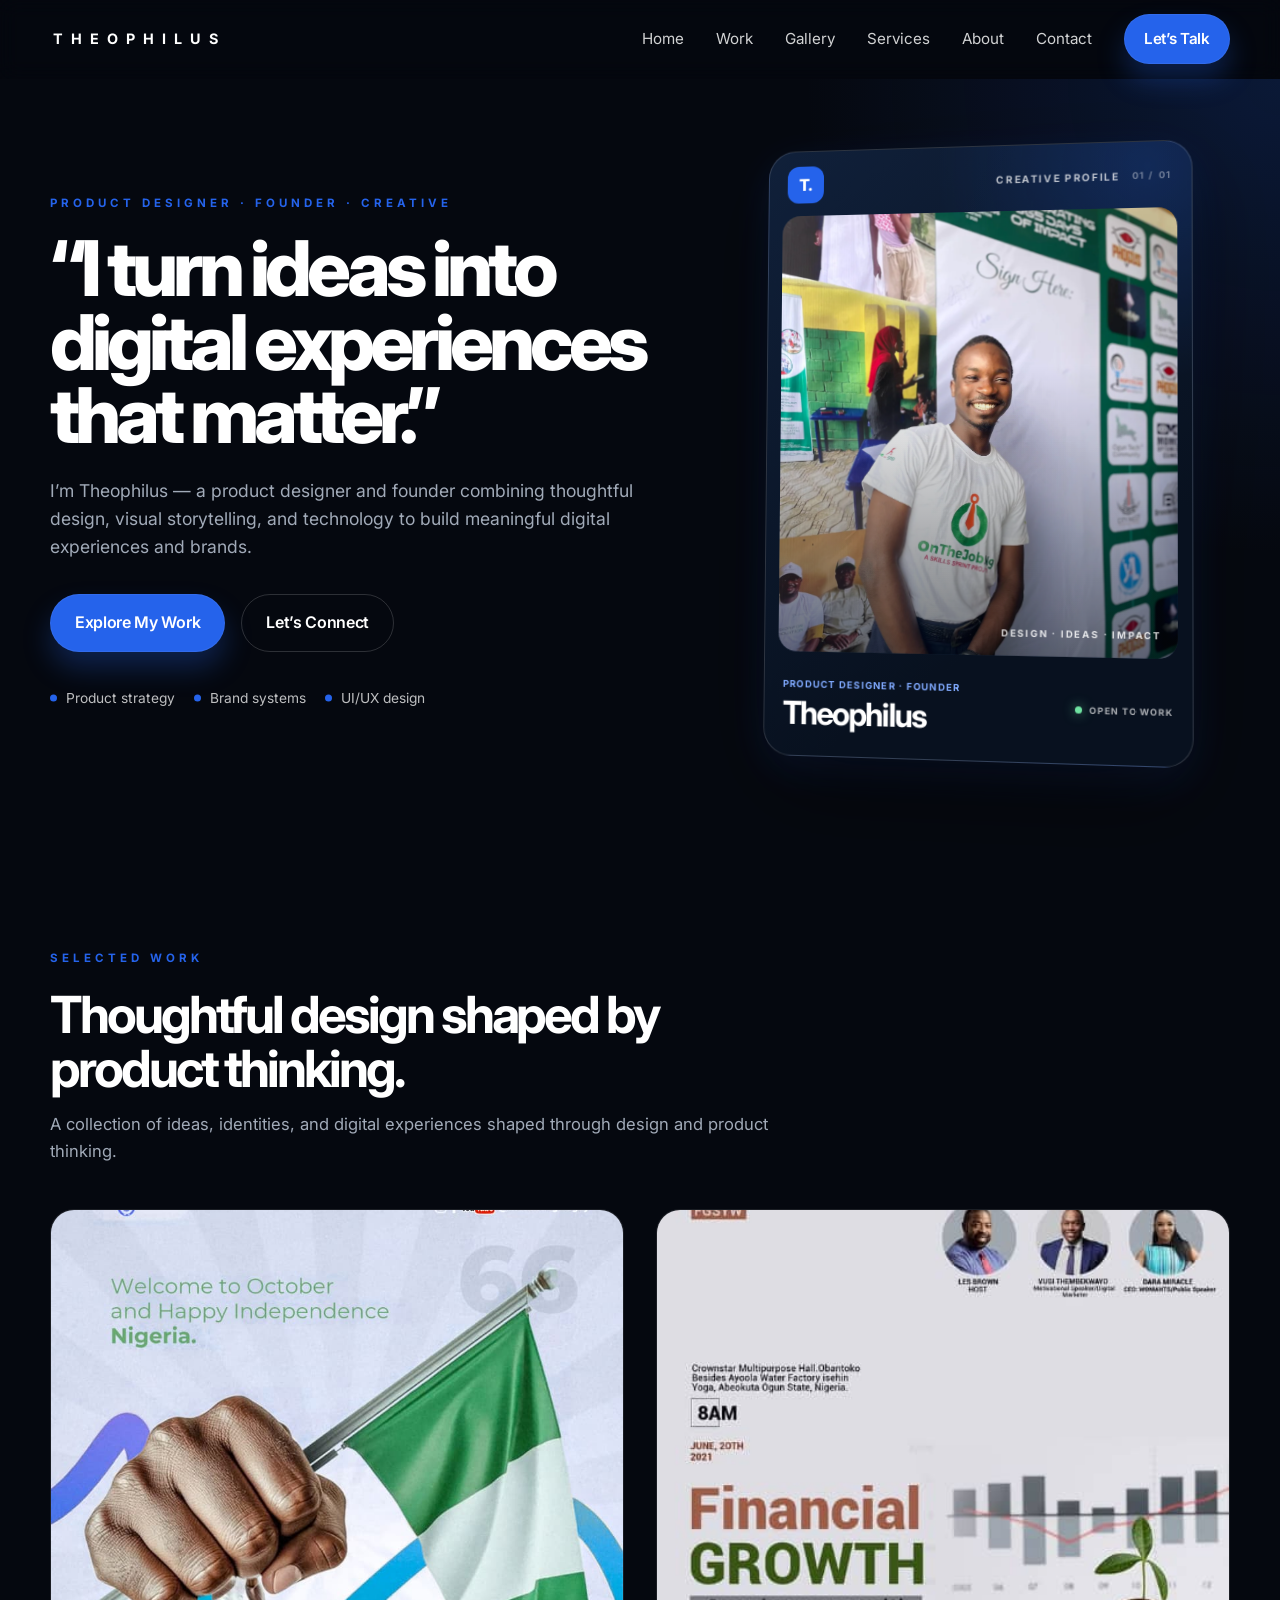
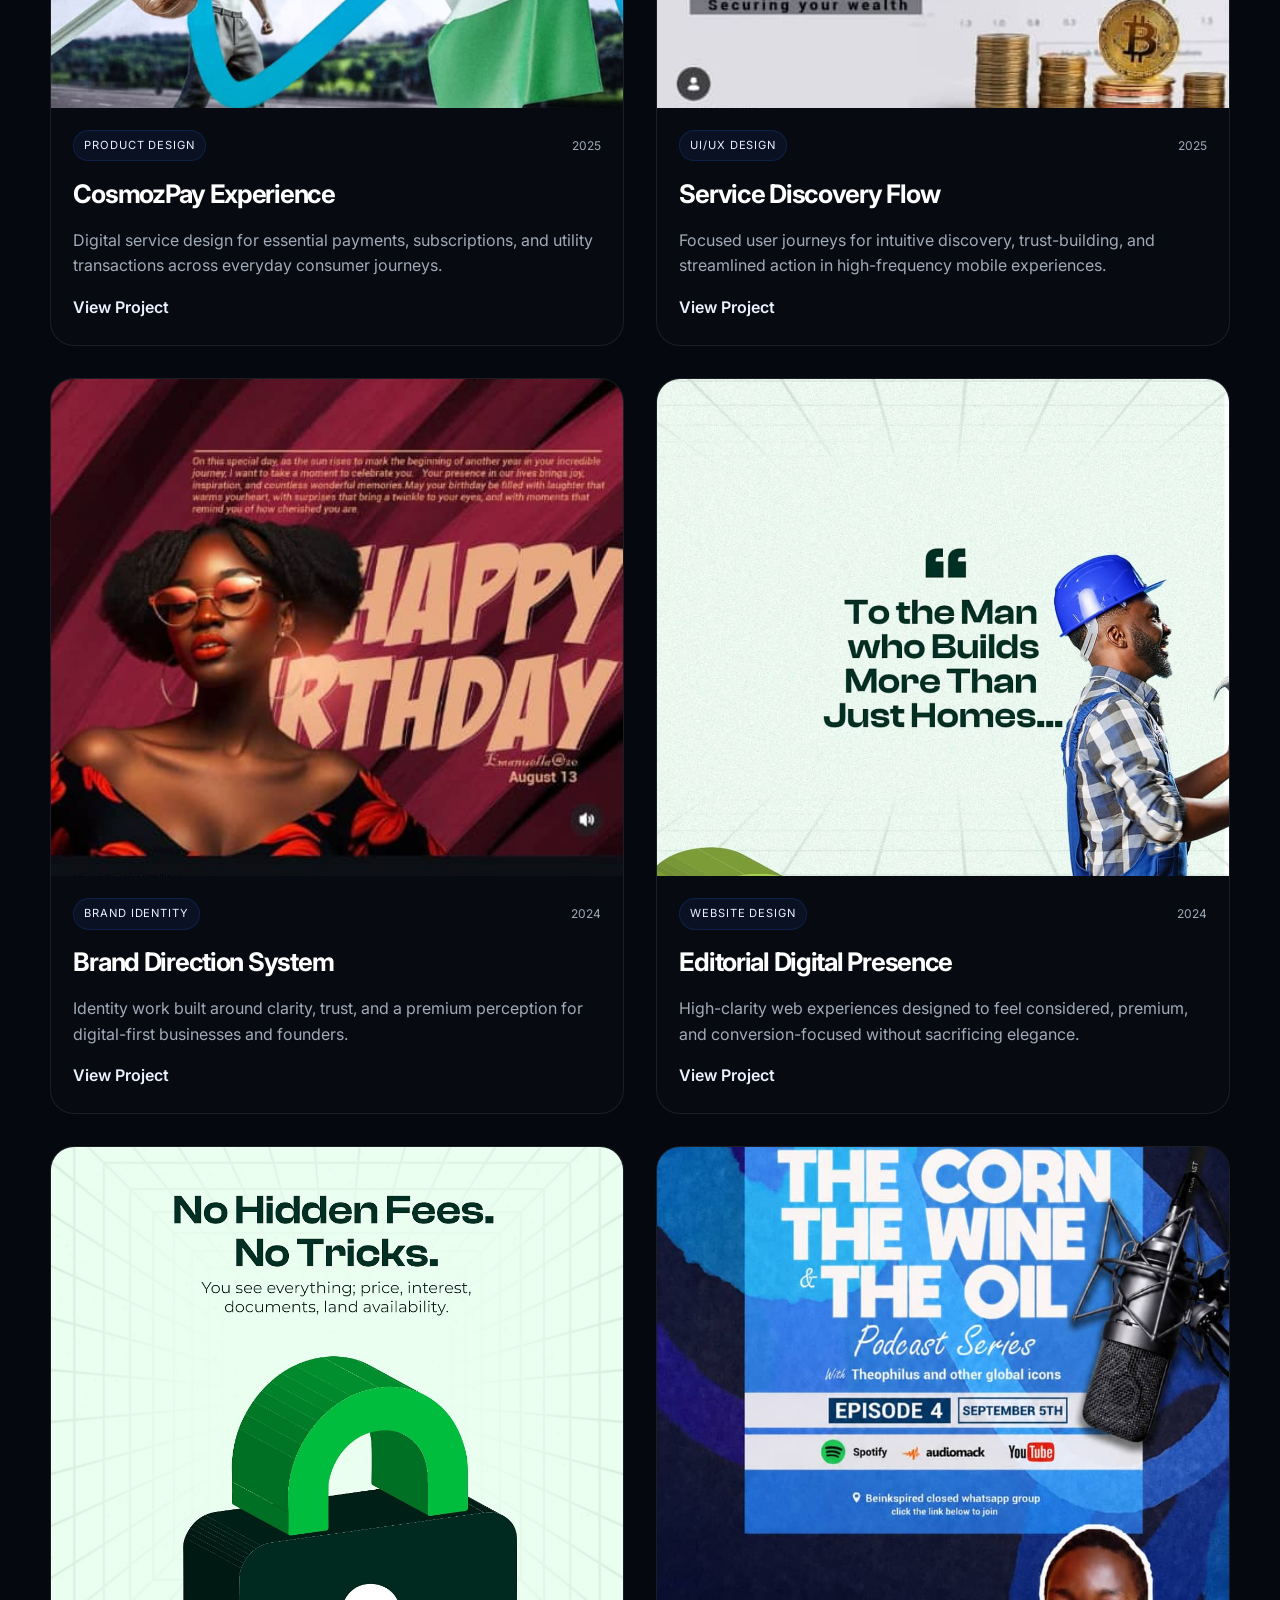
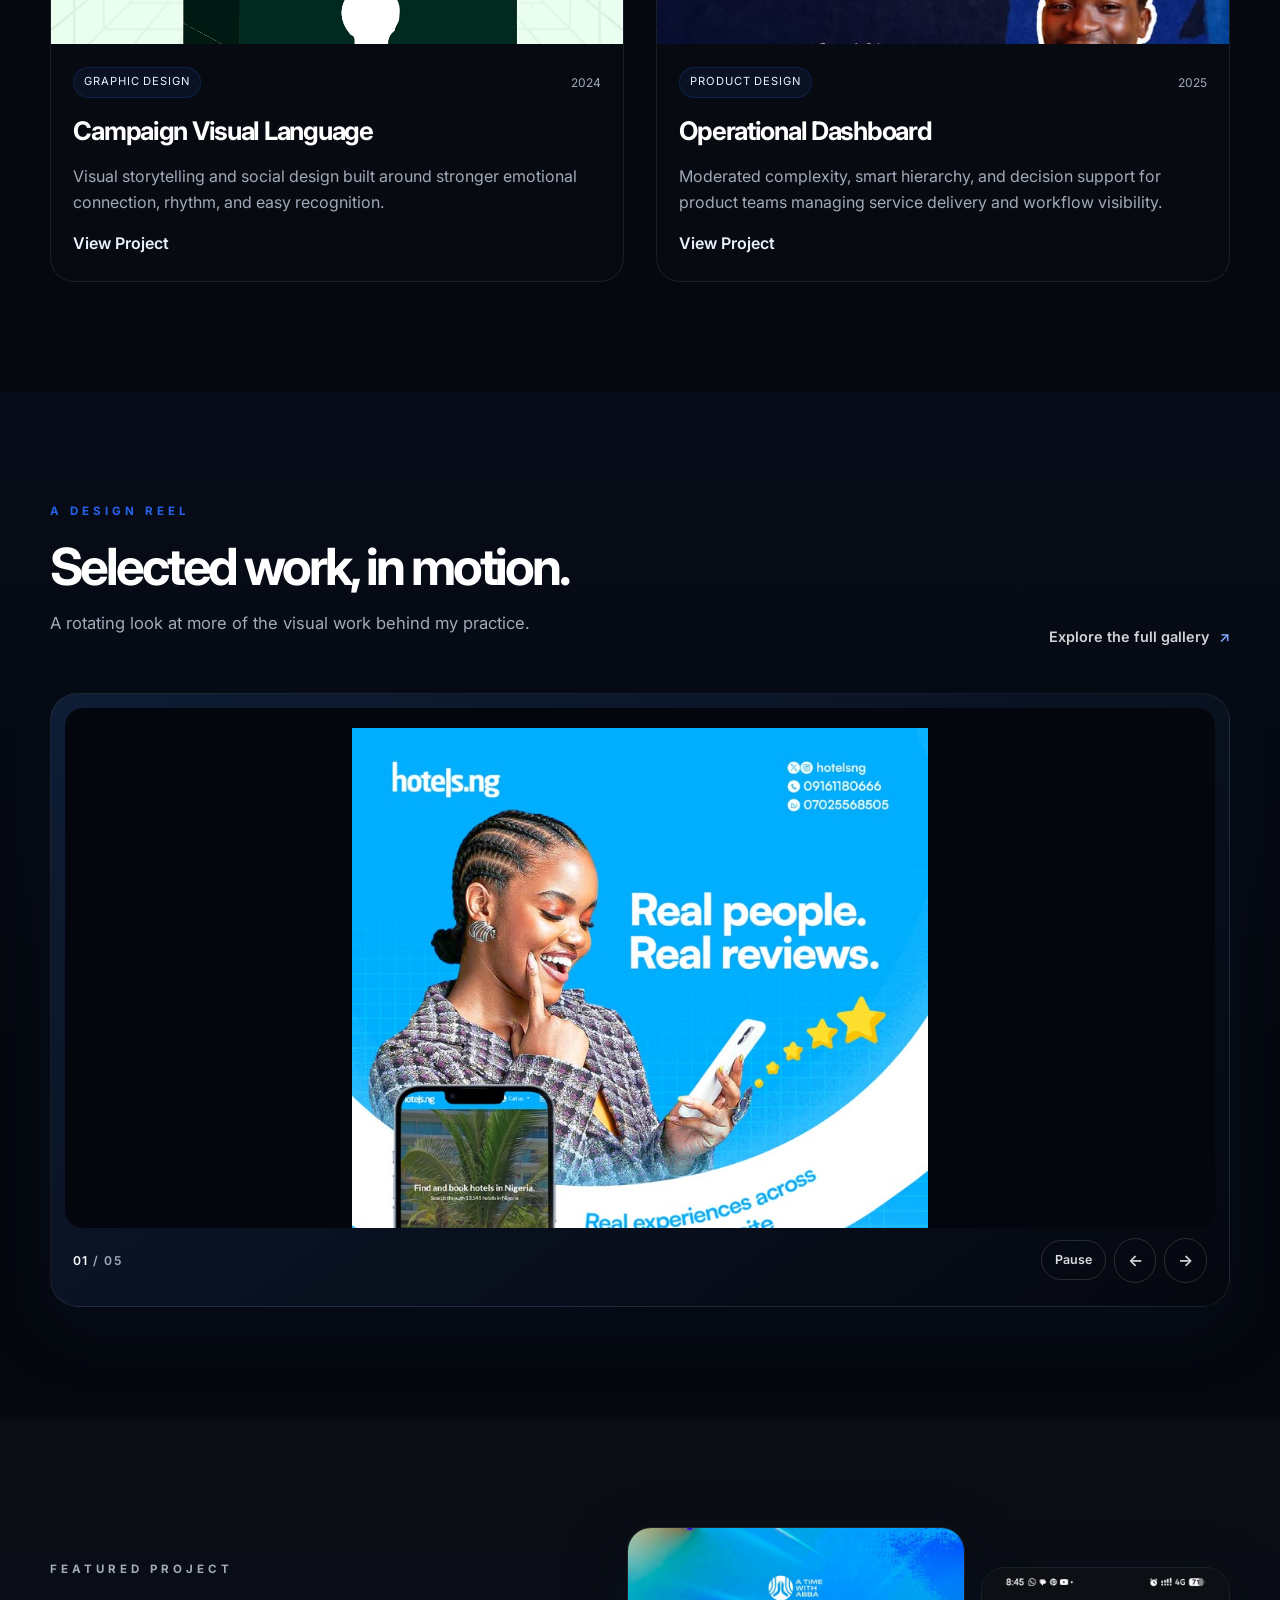
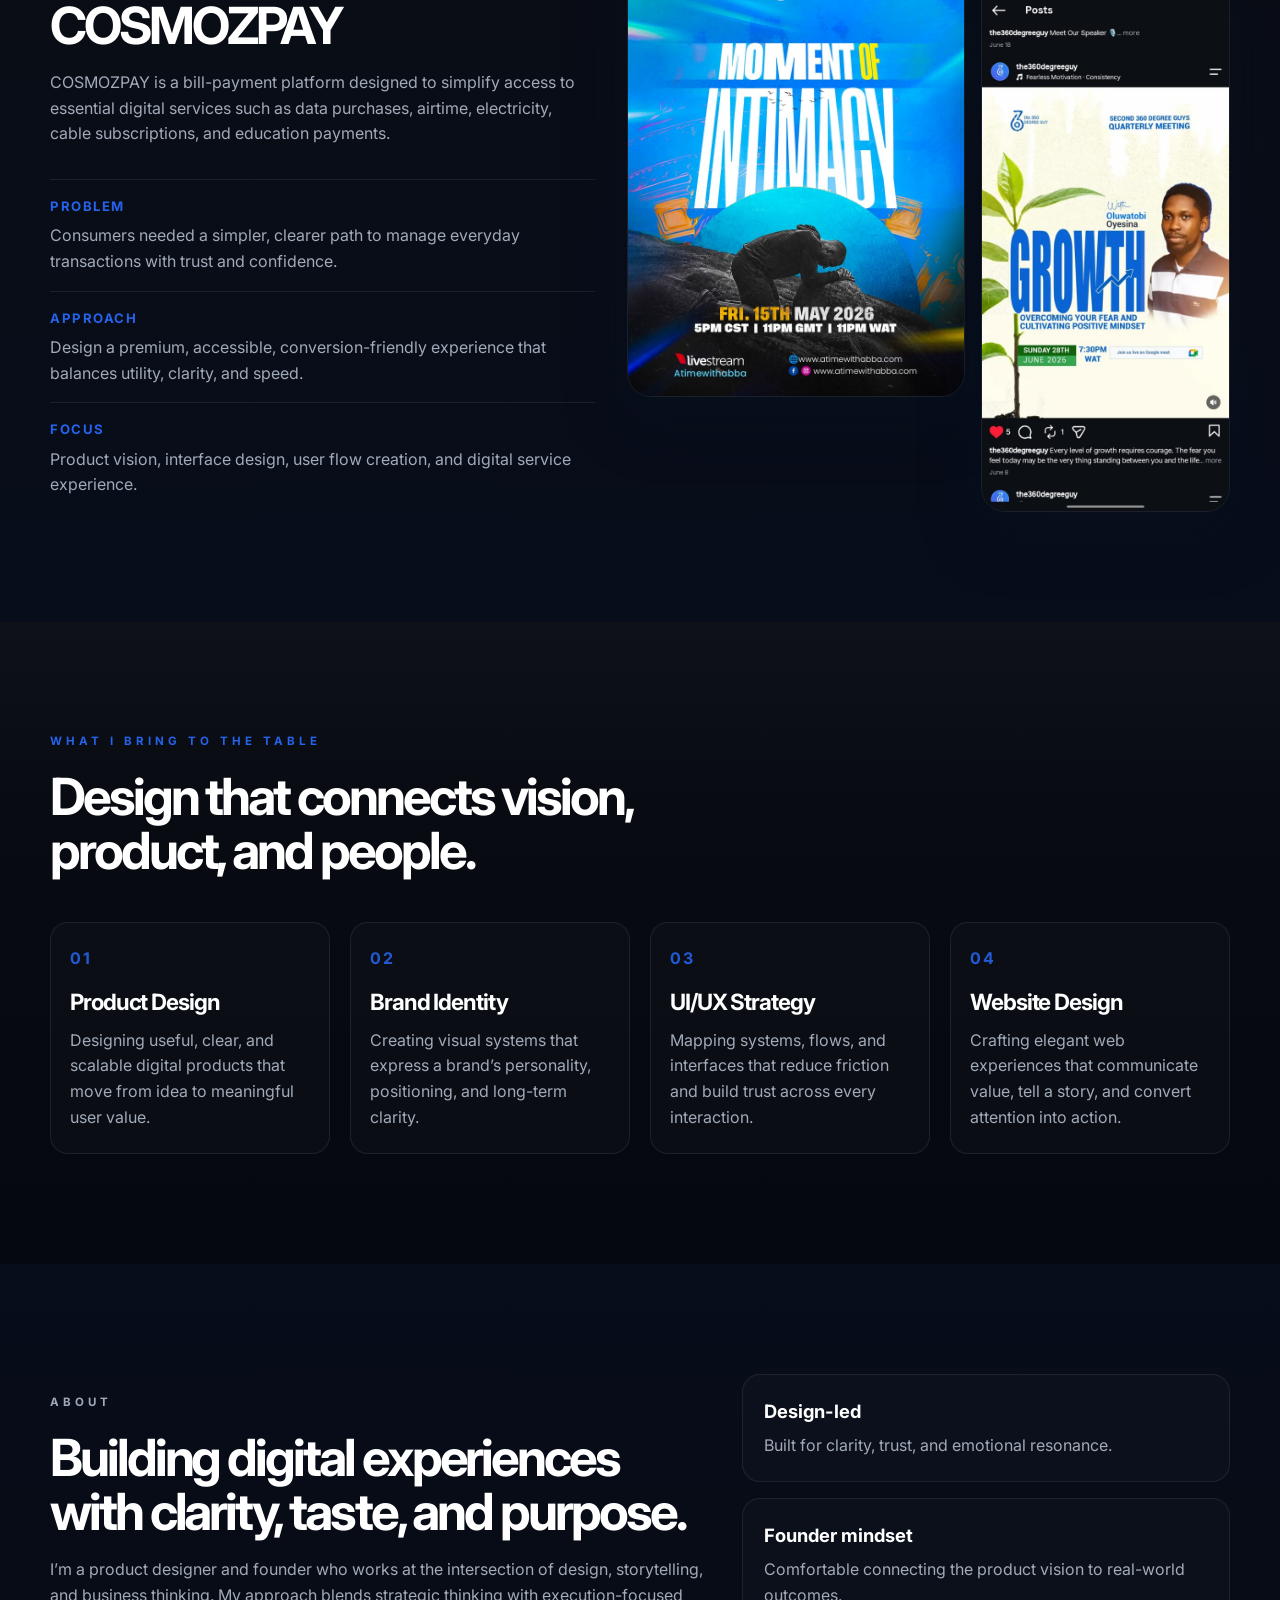
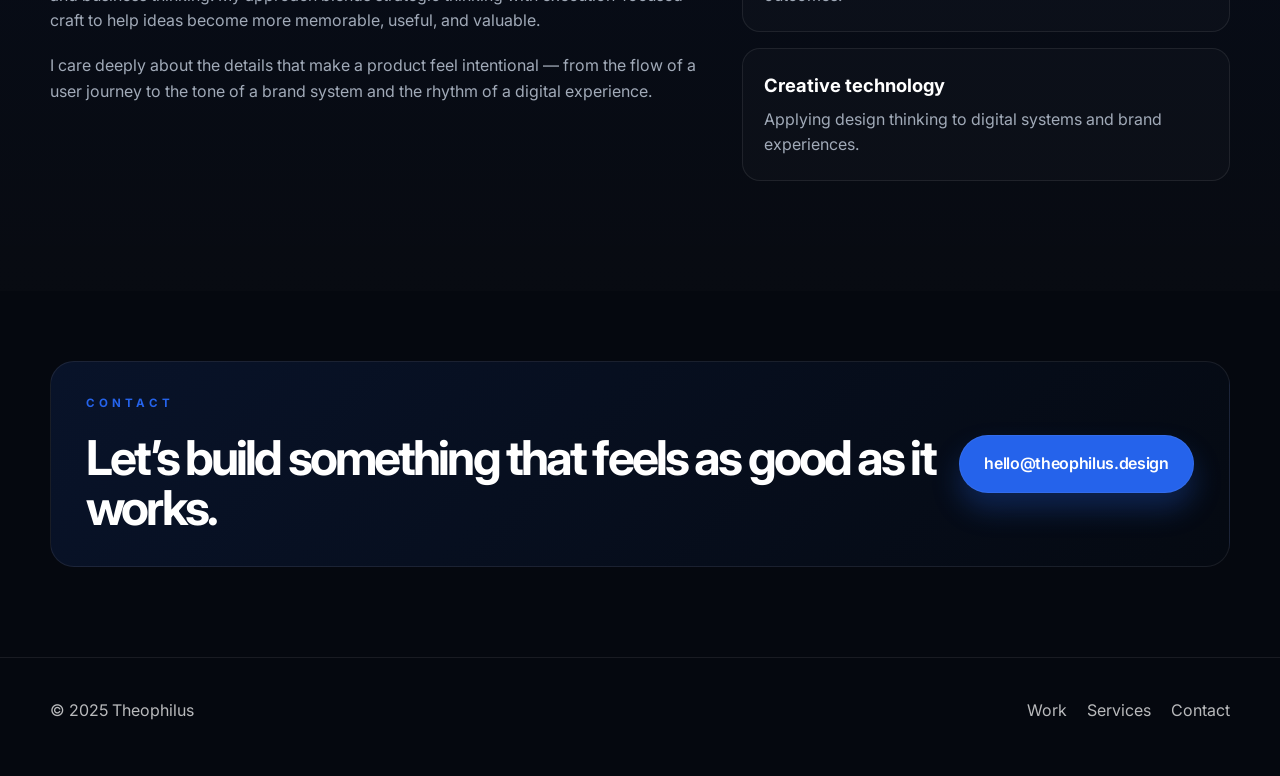
==== index.html @ 7d5abc5d "Build Theophilus portfolio and design gallery Co-authored-by: Copilot <223556219+Copilot@users.norep" ====
<!DOCTYPE html>
<html lang="en">
  <head>
    <meta charset="UTF-8" />
    <meta name="viewport" content="width=device-width, initial-scale=1.0" />
    <meta
      name="description"
      content="Theophilus — Product designer, founder, and creative technologist building digital experiences that matter."
    />
    <title>Theophilus | Product Designer & Founder</title>
    <link rel="preconnect" href="https://fonts.googleapis.com" />
    <link rel="preconnect" href="https://fonts.gstatic.com" crossorigin />
    <link
      href="https://fonts.googleapis.com/css2?family=Inter:wght@400;500;600;700;800;900&display=swap"
      rel="stylesheet"
    />
    <link rel="stylesheet" href="styles.css" />
  </head>
  <body>
    <header class="site-header">
      <div class="container nav-wrap">
        <a class="brand" href="#home" aria-label="Theophilus home">THEOPHILUS</a>

        <button class="nav-toggle" aria-expanded="false" aria-controls="site-nav" aria-label="Toggle navigation">
          <span></span>
          <span></span>
          <span></span>
        </button>

        <nav class="site-nav" id="site-nav" aria-label="Main navigation">
          <a href="#home">Home</a>
          <a href="#work">Work</a>
          <a href="gallery.html">Gallery</a>
          <a href="#services">Services</a>
          <a href="#about">About</a>
          <a href="#contact">Contact</a>
          <a class="button button-small" href="https://wa.me/2348037946223?text=Hi%20Theophilus%2C%20good%20day.%20I%20came%20across%20your%20portfolio%20and%20would%20love%20to%20discuss%20a%20project%20with%20you.%20Are%20you%20available%20to%20chat%3F" target="_blank" rel="noopener noreferrer">Let’s Talk</a>
        </nav>
      </div>
    </header>

    <main id="home">
      <section class="hero section-dark">
        <div class="container hero-grid">
          <div class="hero-copy reveal">
            <p class="eyebrow">PRODUCT DESIGNER · FOUNDER · CREATIVE</p>
            <h1>“I turn ideas into digital experiences that matter.”</h1>
            <p class="lede">
              I’m Theophilus — a product designer and founder combining thoughtful design,
              visual storytelling, and technology to build meaningful digital experiences and brands.
            </p>

            <div class="cta-row">
              <a class="button" href="#work">Explore My Work</a>
              <a class="button button-secondary" href="https://wa.me/2348037946223?text=Hi%20Theophilus%2C%20good%20day.%20I%20came%20across%20your%20portfolio%20and%20would%20love%20to%20discuss%20a%20project%20with%20you.%20Are%20you%20available%20to%20chat%3F" target="_blank" rel="noopener noreferrer">Let’s Connect</a>
            </div>

            <ul class="hero-meta" aria-label="Key strengths">
              <li>Product strategy</li>
              <li>Brand systems</li>
              <li>UI/UX design</li>
            </ul>
          </div>

          <div class="hero-visual reveal">
            <div class="identity-card-wrap">
              <article class="identity-card" aria-label="Theophilus creative identity card">
                <div class="identity-card-top">
                  <span class="identity-mark" aria-hidden="true">T.</span>
                  <span class="identity-label">CREATIVE PROFILE <span>01 / 01</span></span>
                </div>
                <div class="identity-photo">
                  <img src="gallery-designs-images/theophilus-image.jpg" alt="Theophilus" />
                  <span class="identity-photo-caption">DESIGN · IDEAS · IMPACT</span>
                </div>
                <div class="identity-card-bottom">
                  <div>
                    <p class="identity-role">PRODUCT DESIGNER · FOUNDER</p>
                    <h2>Theophilus</h2>
                  </div>
                  <span class="identity-status"><span></span> OPEN TO WORK</span>
                </div>
              </article>
            </div>
          </div>
        </div>
      </section>

      <section id="work" class="section">
        <div class="container">
          <div class="section-heading reveal">
            <p class="eyebrow eyebrow-dark">Selected Work</p>
            <h2>Thoughtful design shaped by product thinking.</h2>
            <p>
              A collection of ideas, identities, and digital experiences shaped through design and product thinking.
            </p>
          </div>

          <div class="work-grid">
            <article class="project-card reveal">
              <div class="project-image">
                <img src="my-design-assets/WhatsApp Image 2026-10-09 at 9.19.35 AM.jpeg" alt="CosmozPay product design concept" />
              </div>
              <div class="project-content">
                <div class="project-tag-row">
                  <span class="project-tag">Product Design</span>
                  <span class="project-year">2025</span>
                </div>
                <h3>CosmozPay Experience</h3>
                <p>Digital service design for essential payments, subscriptions, and utility transactions across everyday consumer journeys.</p>
                <a href="cosmozpay-case-study.html">View Project</a>
              </div>
            </article>

            <article class="project-card reveal">
              <div class="project-image">
                <img src="my-design-assets/WhatsApp Image 2026-10-09 at 9.19.42 AM (2).jpeg" alt="Mobile app flow" />
              </div>
              <div class="project-content">
                <div class="project-tag-row">
                  <span class="project-tag">UI/UX Design</span>
                  <span class="project-year">2025</span>
                </div>
                <h3>Service Discovery Flow</h3>
                <p>Focused user journeys for intuitive discovery, trust-building, and streamlined action in high-frequency mobile experiences.</p>
                <a href="cosmozpay-case-study.html">View Project</a>
              </div>
            </article>

            <article class="project-card reveal">
              <div class="project-image">
                <img src="my-design-assets/WhatsApp Image 2026-10-09 at 9.19.44 AM (1).jpeg" alt="Brand identity concept" />
              </div>
              <div class="project-content">
                <div class="project-tag-row">
                  <span class="project-tag">Brand Identity</span>
                  <span class="project-year">2024</span>
                </div>
                <h3>Brand Direction System</h3>
                <p>Identity work built around clarity, trust, and a premium perception for digital-first businesses and founders.</p>
                <a href="cosmozpay-case-study.html">View Project</a>
              </div>
            </article>

            <article class="project-card reveal">
              <div class="project-image">
                <img src="my-design-assets/WhatsApp Image 2026-10-09 at 9.19.49 AM (1).jpeg" alt="Website concept" />
              </div>
              <div class="project-content">
                <div class="project-tag-row">
                  <span class="project-tag">Website Design</span>
                  <span class="project-year">2024</span>
                </div>
                <h3>Editorial Digital Presence</h3>
                <p>High-clarity web experiences designed to feel considered, premium, and conversion-focused without sacrificing elegance.</p>
                <a href="cosmozpay-case-study.html">View Project</a>
              </div>
            </article>

            <article class="project-card reveal">
              <div class="project-image">
                <img src="my-design-assets/WhatsApp Image 2026-10-09 at 9.19.50 AM (1).jpeg" alt="Visual campaign design" />
              </div>
              <div class="project-content">
                <div class="project-tag-row">
                  <span class="project-tag">Graphic Design</span>
                  <span class="project-year">2024</span>
                </div>
                <h3>Campaign Visual Language</h3>
                <p>Visual storytelling and social design built around stronger emotional connection, rhythm, and easy recognition.</p>
                <a href="cosmozpay-case-study.html">View Project</a>
              </div>
            </article>

            <article class="project-card reveal">
              <div class="project-image">
                <img src="my-design-assets/WhatsApp Image 2026-10-09 at 9.19.38 AM (1).jpeg" alt="Product dashboard concept" />
              </div>
              <div class="project-content">
                <div class="project-tag-row">
                  <span class="project-tag">Product Design</span>
                  <span class="project-year">2025</span>
                </div>
                <h3>Operational Dashboard</h3>
                <p>Moderated complexity, smart hierarchy, and decision support for product teams managing service delivery and workflow visibility.</p>
                <a href="cosmozpay-case-study.html">View Project</a>
              </div>
            </article>
          </div>
        </div>
      </section>

      <section id="motion-work" class="section motion-work-section">
        <div class="container">
          <div class="motion-work-heading reveal">
            <div class="section-heading">
              <p class="eyebrow">A Design Reel</p>
              <h2>Selected work, in motion.</h2>
              <p>A rotating look at more of the visual work behind my practice.</p>
            </div>
            <a class="motion-gallery-link" href="gallery.html">Explore the full gallery <span aria-hidden="true">↗</span></a>
          </div>

          <div class="design-reel reveal" aria-label="Animated selection of portfolio designs">
            <div class="design-reel-viewport" aria-live="off">
              <figure class="design-reel-slide active">
                <img src="gallery-designs-images/2a455ac44ea2c95e2a4b7e4b0a5f9c15.jpg" alt="Selected portfolio design, 1 of 5" />
              </figure>
              <figure class="design-reel-slide">
                <img src="gallery-designs-images/3c0186db2ebbae81839501e52c50fbb9.jpg" alt="Selected portfolio design, 2 of 5" loading="lazy" />
              </figure>
              <figure class="design-reel-slide">
                <img src="gallery-designs-images/3cba3ea861be3f4dae9fc378ec583645.jpg" alt="Selected portfolio design, 3 of 5" loading="lazy" />
              </figure>
              <figure class="design-reel-slide">
                <img src="gallery-designs-images/6dddde9da9d017bf36e3a154fdc48980.jpg" alt="Selected portfolio design, 4 of 5" loading="lazy" />
              </figure>
              <figure class="design-reel-slide">
                <img src="gallery-designs-images/6fd5c24a5ce6accfff041e4ec4a7e17e.jpg" alt="Selected portfolio design, 5 of 5" loading="lazy" />
              </figure>
            </div>
            <div class="design-reel-controls">
              <span class="design-reel-counter" aria-hidden="true"><span data-reel-current>01</span> / 05</span>
              <div class="design-reel-actions">
                <button class="reel-button" type="button" data-reel-toggle aria-pressed="false">Pause</button>
                <button class="reel-button reel-arrow" type="button" data-reel-prev aria-label="Previous design">←</button>
                <button class="reel-button reel-arrow" type="button" data-reel-next aria-label="Next design">→</button>
              </div>
            </div>
          </div>
        </div>
      </section>

      <section id="featured" class="section feature-case">
        <div class="container feature-inner reveal">
          <div class="feature-copy">
            <p class="eyebrow eyebrow-dark">Featured Project</p>
            <h2>COSMOZPAY</h2>
            <p>
              COSMOZPAY is a bill-payment platform designed to simplify access to essential digital services such as data purchases, airtime, electricity, cable subscriptions, and education payments.
            </p>
            <div class="feature-list">
              <div>
                <span>Problem</span>
                <p>Consumers needed a simpler, clearer path to manage everyday transactions with trust and confidence.</p>
              </div>
              <div>
                <span>Approach</span>
                <p>Design a premium, accessible, conversion-friendly experience that balances utility, clarity, and speed.</p>
              </div>
              <div>
                <span>Focus</span>
                <p>Product vision, interface design, user flow creation, and digital service experience.</p>
              </div>
            </div>
          </div>

          <div class="feature-visuals">
            <div class="feature-stack">
              <img src="my-design-assets/WhatsApp Image 2026-10-09 at 9.19.34 AM.jpeg" alt="CosmozPay interface design" />
              <img src="my-design-assets/WhatsApp Image 2026-10-09 at 9.19.36 AM.jpeg" alt="CosmozPay mobile design" />
            </div>
          </div>
        </div>
      </section>

      <section id="services" class="section section-soft">
        <div class="container">
          <div class="section-heading reveal">
            <p class="eyebrow eyebrow-dark">What I Bring to the Table</p>
            <h2>Design that connects vision, product, and people.</h2>
          </div>

          <div class="services-grid">
            <article class="service-card reveal">
              <span class="service-index">01</span>
              <h3>Product Design</h3>
              <p>Designing useful, clear, and scalable digital products that move from idea to meaningful user value.</p>
            </article>
            <article class="service-card reveal">
              <span class="service-index">02</span>
              <h3>Brand Identity</h3>
              <p>Creating visual systems that express a brand’s personality, positioning, and long-term clarity.</p>
            </article>
            <article class="service-card reveal">
              <span class="service-index">03</span>
              <h3>UI/UX Strategy</h3>
              <p>Mapping systems, flows, and interfaces that reduce friction and build trust across every interaction.</p>
            </article>
            <article class="service-card reveal">
              <span class="service-index">04</span>
              <h3>Website Design</h3>
              <p>Crafting elegant web experiences that communicate value, tell a story, and convert attention into action.</p>
            </article>
          </div>
        </div>
      </section>

      <section id="about" class="section about-section">
        <div class="container about-grid reveal">
          <div class="about-copy">
            <p class="eyebrow eyebrow-dark">About</p>
            <h2>Building digital experiences with clarity, taste, and purpose.</h2>
            <p>
              I’m a product designer and founder who works at the intersection of design, storytelling, and business thinking.
              My approach blends strategic thinking with execution-focused craft to help ideas become more memorable, useful, and valuable.
            </p>
            <p>
              I care deeply about the details that make a product feel intentional — from the flow of a user journey to the tone of a brand system and the rhythm of a digital experience.
            </p>
          </div>

          <div class="about-highlights">
            <div class="highlight-box">
              <strong>Design-led</strong>
              <span>Built for clarity, trust, and emotional resonance.</span>
            </div>
            <div class="highlight-box">
              <strong>Founder mindset</strong>
              <span>Comfortable connecting the product vision to real-world outcomes.</span>
            </div>
            <div class="highlight-box">
              <strong>Creative technology</strong>
              <span>Applying design thinking to digital systems and brand experiences.</span>
            </div>
          </div>
        </div>
      </section>

      <section id="contact" class="section contact-section">
        <div class="container contact-box reveal">
          <div>
            <p class="eyebrow eyebrow-dark">Contact</p>
            <h2>Let’s build something that feels as good as it works.</h2>
          </div>
          <a class="button" href="mailto:hello@theophilus.design">hello@theophilus.design</a>
        </div>
      </section>
    </main>

    <footer class="site-footer">
      <div class="container footer-inner">
        <p>© 2025 Theophilus</p>
        <div class="footer-links">
          <a href="#work">Work</a>
          <a href="#services">Services</a>
          <a href="#contact">Contact</a>
        </div>
      </div>
    </footer>

    <script src="script.js"></script>
  </body>
</html>
---- styles.css ----
:root {
  --bg: #05080f;
  --bg-2: #071426;
  --panel: #0b1627;
  --panel-strong: #0f1d34;
  --text: #ffffff;
  --muted: #a1aab8;
  --soft: #eaf2ff;
  --primary: #2563eb;
  --primary-deep: #1d4ed8;
  --line: rgba(255, 255, 255, 0.08);
  --shadow: 0 22px 60px rgba(7, 20, 38, 0.38);
  --radius: 24px;
  --radius-sm: 18px;
  --container: min(1180px, calc(100vw - 48px));
}

* {
  box-sizing: border-box;
}

html {
  scroll-behavior: smooth;
}

body {
  margin: 0;
  font-family: "Inter", sans-serif;
  background: var(--bg);
  color: var(--text);
  line-height: 1.6;
  overflow-x: hidden;
}

a {
  color: inherit;
  text-decoration: none;
}

img {
  max-width: 100%;
  display: block;
}

button {
  font: inherit;
}

.container {
  width: var(--container);
  margin-inline: auto;
}

.section {
  padding: 110px 0;
}

.section-dark {
  background: radial-gradient(circle at top right, rgba(37, 99, 235, 0.18), transparent 32%), var(--bg);
}

.section-soft {
  background: linear-gradient(180deg, rgba(234, 242, 255, 0.04), rgba(234, 242, 255, 0.01) 30%, transparent 100%);
}

.site-header {
  position: sticky;
  top: 0;
  z-index: 30;
  backdrop-filter: blur(10px);
  background: rgba(5, 8, 15, 0.3);
  border-bottom: 1px solid transparent;
  transition: background 0.2s ease, border-color 0.2s ease;
}

.site-header.scrolled {
  background: rgba(7, 20, 38, 0.82);
  border-color: var(--line);
}

.nav-wrap {
  display: flex;
  align-items: center;
  justify-content: space-between;
  min-height: 78px;
}

.brand {
  font-size: 0.9rem;
  letter-spacing: 0.5rem;
  font-weight: 700;
  padding-left: 0.2rem;
}

.site-nav {
  display: flex;
  align-items: center;
  gap: 2rem;
  font-size: 0.95rem;
  color: rgba(255, 255, 255, 0.82);
}

.site-nav a {
  transition: color 0.2s ease;
}

.site-nav a:hover,
.site-nav a:focus-visible {
  color: var(--text);
}

.button {
  display: inline-flex;
  align-items: center;
  justify-content: center;
  padding: 0.95rem 1.5rem;
  border-radius: 999px;
  background: var(--primary);
  color: var(--text);
  font-weight: 600;
  letter-spacing: -0.02em;
  border: 1px solid rgba(255, 255, 255, 0.06);
  box-shadow: 0 16px 28px rgba(37, 99, 235, 0.28);
  transition: transform 0.2s ease, box-shadow 0.2s ease, background 0.2s ease;
}

.button:hover,
.button:focus-visible {
  transform: translateY(-1px);
  background: var(--primary-deep);
  box-shadow: 0 20px 32px rgba(37, 99, 235, 0.32);
}

.button-small {
  padding: 0.75rem 1.2rem;
}

.button-secondary {
  background: transparent;
  border-color: rgba(255, 255, 255, 0.16);
  box-shadow: none;
}

.button-secondary:hover,
.button-secondary:focus-visible {
  background: rgba(255, 255, 255, 0.04);
  box-shadow: none;
}

.nav-toggle {
  display: none;
  flex-direction: column;
  justify-content: center;
  gap: 0.35rem;
  width: 44px;
  height: 44px;
  background: transparent;
  border: 1px solid var(--line);
  border-radius: 50%;
  padding: 0;
  cursor: pointer;
}

.nav-toggle span {
  display: block;
  width: 18px;
  height: 1.75px;
  margin-inline: auto;
  background: var(--text);
}

.hero {
  padding-top: 64px;
  padding-bottom: 80px;
}

.hero-grid {
  display: grid;
  grid-template-columns: 1.1fr 0.9fr;
  align-items: center;
  gap: 3rem;
}

.eyebrow {
  margin: 0 0 1.25rem;
  color: var(--primary);
  font-size: 0.72rem;
  font-weight: 700;
  letter-spacing: 0.25rem;
  text-transform: uppercase;
}

.eyebrow-dark {
  color: var(--primary);
}

.hero-copy h1 {
  margin: 0;
  max-width: 620px;
  font-size: clamp(3.1rem, 6vw, 6rem);
  font-weight: 800;
  letter-spacing: -0.065em;
  line-height: 0.96;
}

.lede {
  max-width: 620px;
  margin-top: 1.5rem;
  color: var(--muted);
  font-size: 1.1rem;
}

.cta-row {
  display: flex;
  flex-wrap: wrap;
  gap: 1rem;
  margin-top: 2rem;
}

.hero-meta {
  display: flex;
  flex-wrap: wrap;
  list-style: none;
  padding: 0;
  margin: 2.2rem 0 0;
  gap: 0.8rem 1.2rem;
  color: rgba(255, 255, 255, 0.74);
  font-size: 0.86rem;
}

.hero-meta li {
  position: relative;
  padding-left: 1rem;
}

.hero-meta li::before {
  content: "";
  position: absolute;
  top: 50%;
  left: 0;
  width: 7px;
  height: 7px;
  border-radius: 50%;
  background: var(--primary);
  transform: translateY(-50%);
}

.hero-visual {
  position: relative;
  display: flex;
  justify-content: center;
}

.identity-card-wrap {
  position: relative;
  width: min(100%, 430px);
  perspective: 1200px;
  animation: identity-float 6s ease-in-out infinite;
}

.identity-card {
  position: relative;
  overflow: hidden;
  padding: 14px;
  border: 1px solid rgba(255, 255, 255, 0.15);
  border-radius: 28px;
  background:
    radial-gradient(circle at 90% 4%, rgba(37, 99, 235, 0.22), transparent 30%),
    linear-gradient(145deg, #10203a, #08111f 72%);
  box-shadow: 0 32px 90px rgba(0, 0, 0, 0.48), 0 12px 40px rgba(37, 99, 235, 0.15);
  transform: rotateY(-7deg) rotateX(2deg);
  transform-style: preserve-3d;
  transition: transform 0.5s cubic-bezier(0.2, 0.75, 0.25, 1), box-shadow 0.5s ease;
}

.identity-card-wrap:hover .identity-card {
  transform: rotateY(0) rotateX(0) translateY(-4px);
  box-shadow: 0 38px 100px rgba(0, 0, 0, 0.52), 0 18px 48px rgba(37, 99, 235, 0.2);
}

.identity-card-top,
.identity-card-bottom {
  display: flex;
  align-items: center;
  justify-content: space-between;
  gap: 1rem;
}

.identity-card-top {
  min-height: 52px;
  padding: 0 5px 12px;
}

.identity-mark {
  display: grid;
  width: 38px;
  height: 38px;
  place-items: center;
  border-radius: 12px;
  background: var(--primary);
  color: #fff;
  font-size: 1.05rem;
  font-weight: 800;
  letter-spacing: -0.08em;
}

.identity-label {
  display: flex;
  align-items: center;
  gap: 12px;
  color: rgba(255, 255, 255, 0.72);
  font-size: 0.64rem;
  font-weight: 700;
  letter-spacing: 0.16em;
}

.identity-label span {
  color: rgba(255, 255, 255, 0.4);
  font-size: 0.58rem;
}

.identity-photo {
  position: relative;
  overflow: hidden;
  aspect-ratio: 0.9;
  border-radius: 19px;
  background: #14243b;
}

.identity-photo::after {
  position: absolute;
  inset: 35% 0 0;
  content: "";
  background: linear-gradient(180deg, transparent, rgba(3, 8, 16, 0.56));
  pointer-events: none;
}

.identity-photo img {
  width: 100%;
  height: 100%;
  object-fit: cover;
  object-position: 50% 39%;
  animation: portrait-reveal 1.1s cubic-bezier(0.2, 0.7, 0.25, 1) both;
}

.identity-photo-caption {
  position: absolute;
  z-index: 1;
  right: 16px;
  bottom: 15px;
  color: rgba(255, 255, 255, 0.84);
  font-size: 0.59rem;
  font-weight: 700;
  letter-spacing: 0.19em;
}

.identity-card-bottom {
  min-height: 90px;
  padding: 15px 5px 2px;
}

.identity-role {
  margin: 0 0 4px;
  color: #80aaff;
  font-size: 0.6rem;
  font-weight: 700;
  letter-spacing: 0.13em;
}

.identity-card-bottom h2 {
  margin: 0;
  color: #fff;
  font-size: clamp(1.5rem, 3vw, 2rem);
  font-weight: 700;
  letter-spacing: -0.06em;
  line-height: 1.1;
}

.identity-status {
  display: inline-flex;
  align-items: center;
  gap: 7px;
  color: rgba(255, 255, 255, 0.66);
  font-size: 0.55rem;
  font-weight: 700;
  letter-spacing: 0.1em;
  white-space: nowrap;
}

.identity-status span {
  width: 7px;
  height: 7px;
  border-radius: 50%;
  background: #6fe2a1;
  box-shadow: 0 0 12px rgba(111, 226, 161, 0.7);
}

@keyframes identity-float {
  0%, 100% {
    transform: translateY(0);
  }
  50% {
    transform: translateY(-10px);
  }
}

@keyframes portrait-reveal {
  from {
    opacity: 0.5;
    transform: scale(1.045);
  }
  to {
    opacity: 1;
    transform: scale(1);
  }
}

@media (prefers-reduced-motion: reduce) {
  .identity-card-wrap,
  .identity-photo img {
    animation: none;
  }

  .identity-card {
    transform: none;
  }
}

.section-heading {
  max-width: 760px;
  margin-bottom: 2.8rem;
}

.section-heading h2 {
  margin: 0;
  font-size: clamp(2.1rem, 4vw, 3.7rem);
  letter-spacing: -0.06em;
  line-height: 1.05;
}

.section-heading p:last-child {
  color: var(--muted);
  margin-top: 1rem;
  font-size: 1.04rem;
}

.work-grid {
  display: grid;
  grid-template-columns: repeat(2, minmax(0, 1fr));
  gap: 2rem;
}

.project-card {
  background: rgba(255, 255, 255, 0.01);
  border: 1px solid var(--line);
  border-radius: var(--radius);
  overflow: hidden;
  transition: transform 0.25s ease, border-color 0.25s ease;
}

.project-card:hover {
  transform: translateY(-4px);
  border-color: rgba(37, 99, 235, 0.45);
}

.project-image {
  overflow: hidden;
  background: #0a1320;
}

.project-image img {
  width: 100%;
  aspect-ratio: 1.15;
  object-fit: cover;
  transition: transform 0.45s ease;
}

.project-card:hover .project-image img {
  transform: scale(1.04);
}

.project-content {
  padding: 1.4rem 1.4rem 1.5rem;
}

.project-tag-row {
  display: flex;
  justify-content: space-between;
  align-items: center;
  gap: 0.75rem;
  margin-bottom: 0.8rem;
}

.project-tag {
  display: inline-flex;
  border: 1px solid rgba(37, 99, 235, 0.2);
  background: rgba(37, 99, 235, 0.08);
  color: var(--soft);
  padding: 0.35rem 0.62rem;
  border-radius: 999px;
  font-size: 0.7rem;
  letter-spacing: 0.08em;
  text-transform: uppercase;
}

.project-year {
  color: var(--muted);
  font-size: 0.75rem;
}

.project-content h3 {
  margin: 0;
  font-size: clamp(1.5rem, 2vw, 2rem);
  letter-spacing: -0.05em;
}

.project-content p {
  margin: 0.8rem 0 1rem;
  color: var(--muted);
}

.project-content a {
  color: var(--soft);
  font-weight: 600;
}

.motion-work-section {
  background: linear-gradient(180deg, rgba(37, 99, 235, 0.045), transparent 65%);
}

.motion-work-heading {
  display: flex;
  align-items: end;
  justify-content: space-between;
  gap: 2rem;
  margin-bottom: 2.5rem;
}

.motion-work-heading .section-heading {
  margin: 0;
}

.motion-gallery-link {
  flex: 0 0 auto;
  margin-bottom: 0.35rem;
  color: rgba(255, 255, 255, 0.82);
  font-size: 0.9rem;
  font-weight: 600;
  transition: color 0.2s ease;
}

.motion-gallery-link:hover,
.motion-gallery-link:focus-visible {
  color: #fff;
}

.motion-gallery-link span {
  padding-left: 0.35rem;
  color: #80aaff;
}

.design-reel {
  overflow: hidden;
  padding: 14px;
  border: 1px solid var(--line);
  border-radius: 28px;
  background: linear-gradient(145deg, rgba(16, 32, 58, 0.88), rgba(5, 8, 15, 0.92));
  box-shadow: var(--shadow);
}

.design-reel-viewport {
  position: relative;
  display: grid;
  min-height: 520px;
  overflow: hidden;
  place-items: center;
  border-radius: 18px;
  background: #03070d;
}

.design-reel-slide {
  position: absolute;
  inset: 0;
  display: grid;
  margin: 0;
  padding: 1.25rem;
  place-items: center;
  opacity: 0;
  transform: translateY(22px) scale(0.985);
  transition: opacity 0.8s ease, transform 1s cubic-bezier(0.2, 0.75, 0.25, 1);
  pointer-events: none;
}

.design-reel-slide.active {
  opacity: 1;
  transform: translateY(0) scale(1);
}

.design-reel-slide img {
  display: block;
  width: 100%;
  height: 100%;
  max-height: 720px;
  object-fit: contain;
}

.design-reel-controls {
  display: flex;
  align-items: center;
  justify-content: space-between;
  gap: 1rem;
  min-height: 64px;
  padding: 0 0.5rem;
}

.design-reel-counter {
  color: var(--muted);
  font-size: 0.76rem;
  font-weight: 600;
  letter-spacing: 0.12em;
}

.design-reel-counter span {
  color: #fff;
}

.design-reel-actions {
  display: flex;
  align-items: center;
  gap: 0.5rem;
}

.reel-button {
  min-width: 40px;
  min-height: 40px;
  padding: 0.55rem 0.8rem;
  border: 1px solid rgba(255, 255, 255, 0.14);
  border-radius: 999px;
  background: transparent;
  color: rgba(255, 255, 255, 0.86);
  font-size: 0.78rem;
  font-weight: 600;
  cursor: pointer;
  transition: background 0.2s ease, border-color 0.2s ease;
}

.reel-button:hover,
.reel-button:focus-visible {
  border-color: rgba(37, 99, 235, 0.72);
  background: rgba(37, 99, 235, 0.16);
}

.reel-arrow {
  font-size: 1rem;
}

.feature-case {
  background: linear-gradient(180deg, rgba(255, 255, 255, 0.02), rgba(37, 99, 235, 0.05));
}

.feature-inner {
  display: grid;
  grid-template-columns: 0.95fr 1.05fr;
  align-items: center;
  gap: 2rem;
}

.feature-copy h2 {
  margin: 0;
  font-size: clamp(2.2rem, 4vw, 4rem);
  letter-spacing: -0.06em;
  line-height: 1.02;
}

.feature-copy > p {
  color: var(--muted);
  margin-top: 1.2rem;
  max-width: 600px;
}

.feature-list {
  display: grid;
  gap: 1rem;
  margin-top: 2rem;
}

.feature-list div {
  padding-top: 1rem;
  border-top: 1px solid var(--line);
}

.feature-list span {
  display: block;
  margin-bottom: 0.4rem;
  color: var(--primary);
  font-size: 0.82rem;
  font-weight: 700;
  letter-spacing: 0.12em;
  text-transform: uppercase;
}

.feature-list p {
  margin: 0;
  color: var(--muted);
}

.feature-visuals {
  display: flex;
  justify-content: center;
}

.feature-stack {
  position: relative;
  display: grid;
  grid-template-columns: 1.15fr 0.85fr;
  gap: 1rem;
  width: min(100%, 620px);
}

.feature-stack img {
  border-radius: var(--radius);
  border: 1px solid rgba(255, 255, 255, 0.08);
  box-shadow: var(--shadow);
}

.feature-stack img:first-child {
  min-height: 470px;
  object-fit: cover;
}

.feature-stack img:last-child {
  margin-top: 2.5rem;
  min-height: 360px;
  object-fit: cover;
}

.services-grid {
  display: grid;
  grid-template-columns: repeat(4, minmax(0, 1fr));
  gap: 1.25rem;
}

.service-card {
  border: 1px solid var(--line);
  background: rgba(255, 255, 255, 0.02);
  border-radius: var(--radius-sm);
  padding: 1.4rem 1.2rem;
}

.service-card h3 {
  margin: 0.8rem 0 0.5rem;
  font-size: 1.4rem;
  letter-spacing: -0.05em;
}

.service-card p {
  margin: 0;
  color: var(--muted);
}

.service-index {
  color: rgba(37, 99, 235, 0.9);
  font-weight: 700;
  letter-spacing: 0.1em;
}

.about-section {
  background: linear-gradient(180deg, rgba(37, 99, 235, 0.05), rgba(255, 255, 255, 0.01));
}

.about-grid {
  display: grid;
  grid-template-columns: 1.15fr 0.85fr;
  gap: 2rem;
  align-items: start;
}

.about-copy h2 {
  margin: 0;
  font-size: clamp(2.2rem, 4vw, 3.8rem);
  letter-spacing: -0.06em;
  line-height: 1.04;
}

.about-copy p {
  margin-top: 1.2rem;
  color: var(--muted);
}

.about-highlights {
  display: grid;
  gap: 1rem;
}

.highlight-box {
  background: rgba(255, 255, 255, 0.02);
  border: 1px solid var(--line);
  border-radius: var(--radius-sm);
  padding: 1.4rem 1.3rem;
}

.highlight-box strong {
  display: block;
  font-size: 1.15rem;
  margin-bottom: 0.4rem;
}

.highlight-box span {
  color: var(--muted);
}

.contact-section {
  padding-top: 70px;
  padding-bottom: 90px;
}

.contact-box {
  display: flex;
  align-items: center;
  justify-content: space-between;
  gap: 1.25rem;
  padding: 2rem 2.2rem;
  background: linear-gradient(135deg, rgba(37, 99, 235, 0.12), rgba(7, 20, 38, 0.12));
  border: 1px solid var(--line);
  border-radius: var(--radius);
}

.contact-box h2 {
  margin: 0;
  font-size: clamp(2rem, 4vw, 3rem);
  letter-spacing: -0.06em;
  line-height: 1.05;
}

.site-footer {
  padding: 1.5rem 0 2.3rem;
  border-top: 1px solid var(--line);
}

.footer-inner {
  display: flex;
  align-items: center;
  justify-content: space-between;
  gap: 1rem;
  color: rgba(255, 255, 255, 0.72);
}

.footer-links {
  display: flex;
  gap: 1.25rem;
}

.reveal {
  opacity: 0;
  transform: translateY(28px);
  transition: opacity 0.7s ease, transform 0.7s ease;
}

.reveal.visible {
  opacity: 1;
  transform: translateY(0);
}

@media (max-width: 980px) {
  .feature-inner,
  .about-grid,
  .services-grid {
    grid-template-columns: 1fr;
  }

  .work-grid {
    grid-template-columns: 1fr;
  }

  .services-grid {
    grid-template-columns: repeat(2, minmax(0, 1fr));
  }

  .contact-box {
    flex-direction: column;
    align-items: flex-start;
  }

  .design-reel-viewport {
    min-height: 400px;
  }
}

@media (max-width: 760px) {
  .hero-grid {
    grid-template-columns: 1fr;
  }

  .nav-toggle {
    display: flex;
  }

  .site-nav {
    position: absolute;
    top: calc(100% + 14px);
    right: 24px;
    left: 24px;
    display: none;
    flex-direction: column;
    align-items: flex-start;
    gap: 0.8rem;
    padding: 1rem 1rem 1.2rem;
    background: rgba(11, 22, 39, 0.96);
    border: 1px solid var(--line);
    border-radius: 20px;
    box-shadow: var(--shadow);
  }

  .site-nav.open {
    display: flex;
  }

  .brand {
    letter-spacing: 0.3rem;
  }

  .site-header {
    background: rgba(5, 8, 15, 0.8);
  }

  .hero {
    padding-top: 44px;
  }

  .motion-work-heading {
    flex-direction: column;
    align-items: flex-start;
    gap: 1.25rem;
  }

  .design-reel {
    padding: 8px;
    border-radius: 22px;
  }

  .design-reel-viewport {
    min-height: 320px;
  }

  .floating-tag {
    right: 16px;
    bottom: 24px;
  }

  .services-grid {
    grid-template-columns: 1fr;
  }

  .footer-inner {
    flex-direction: column;
    align-items: flex-start;
  }
}

@media (prefers-reduced-motion: reduce) {
  .design-reel-slide {
    transition: none;
    transform: none;
  }
}
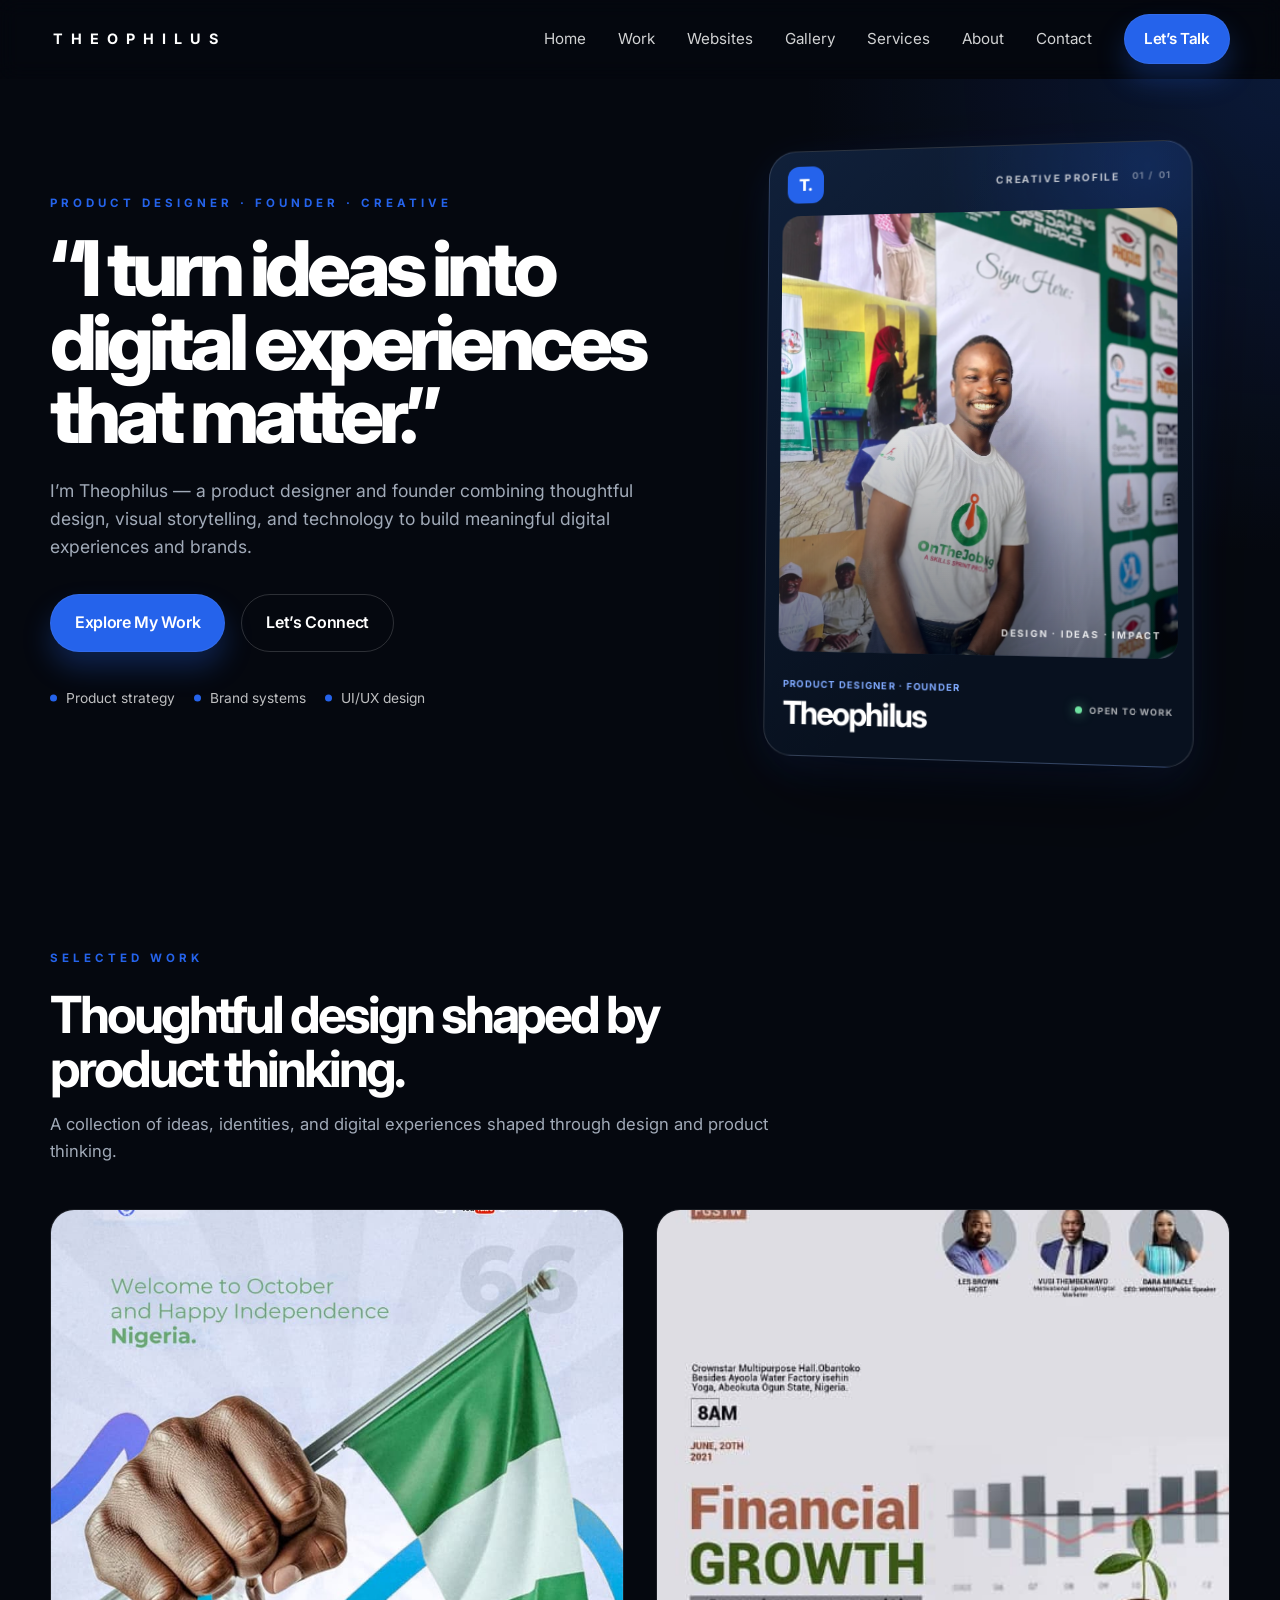
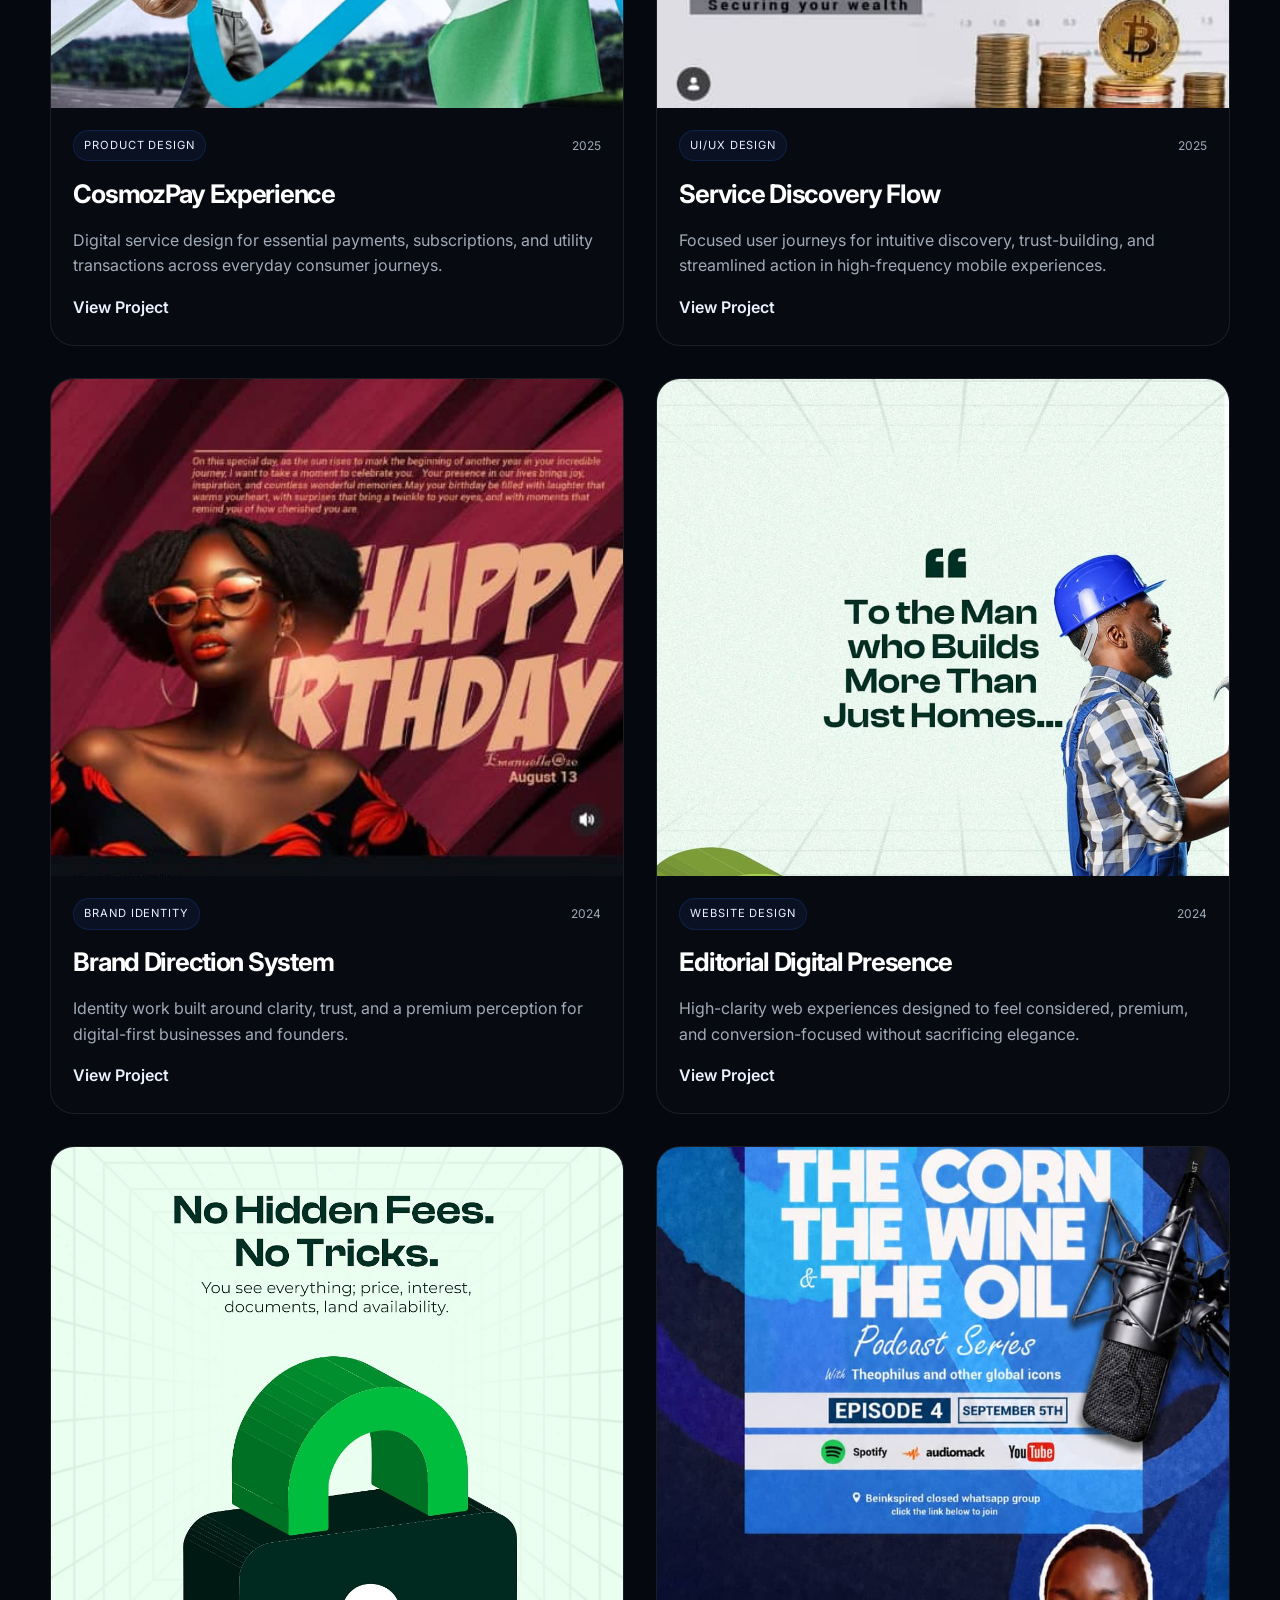
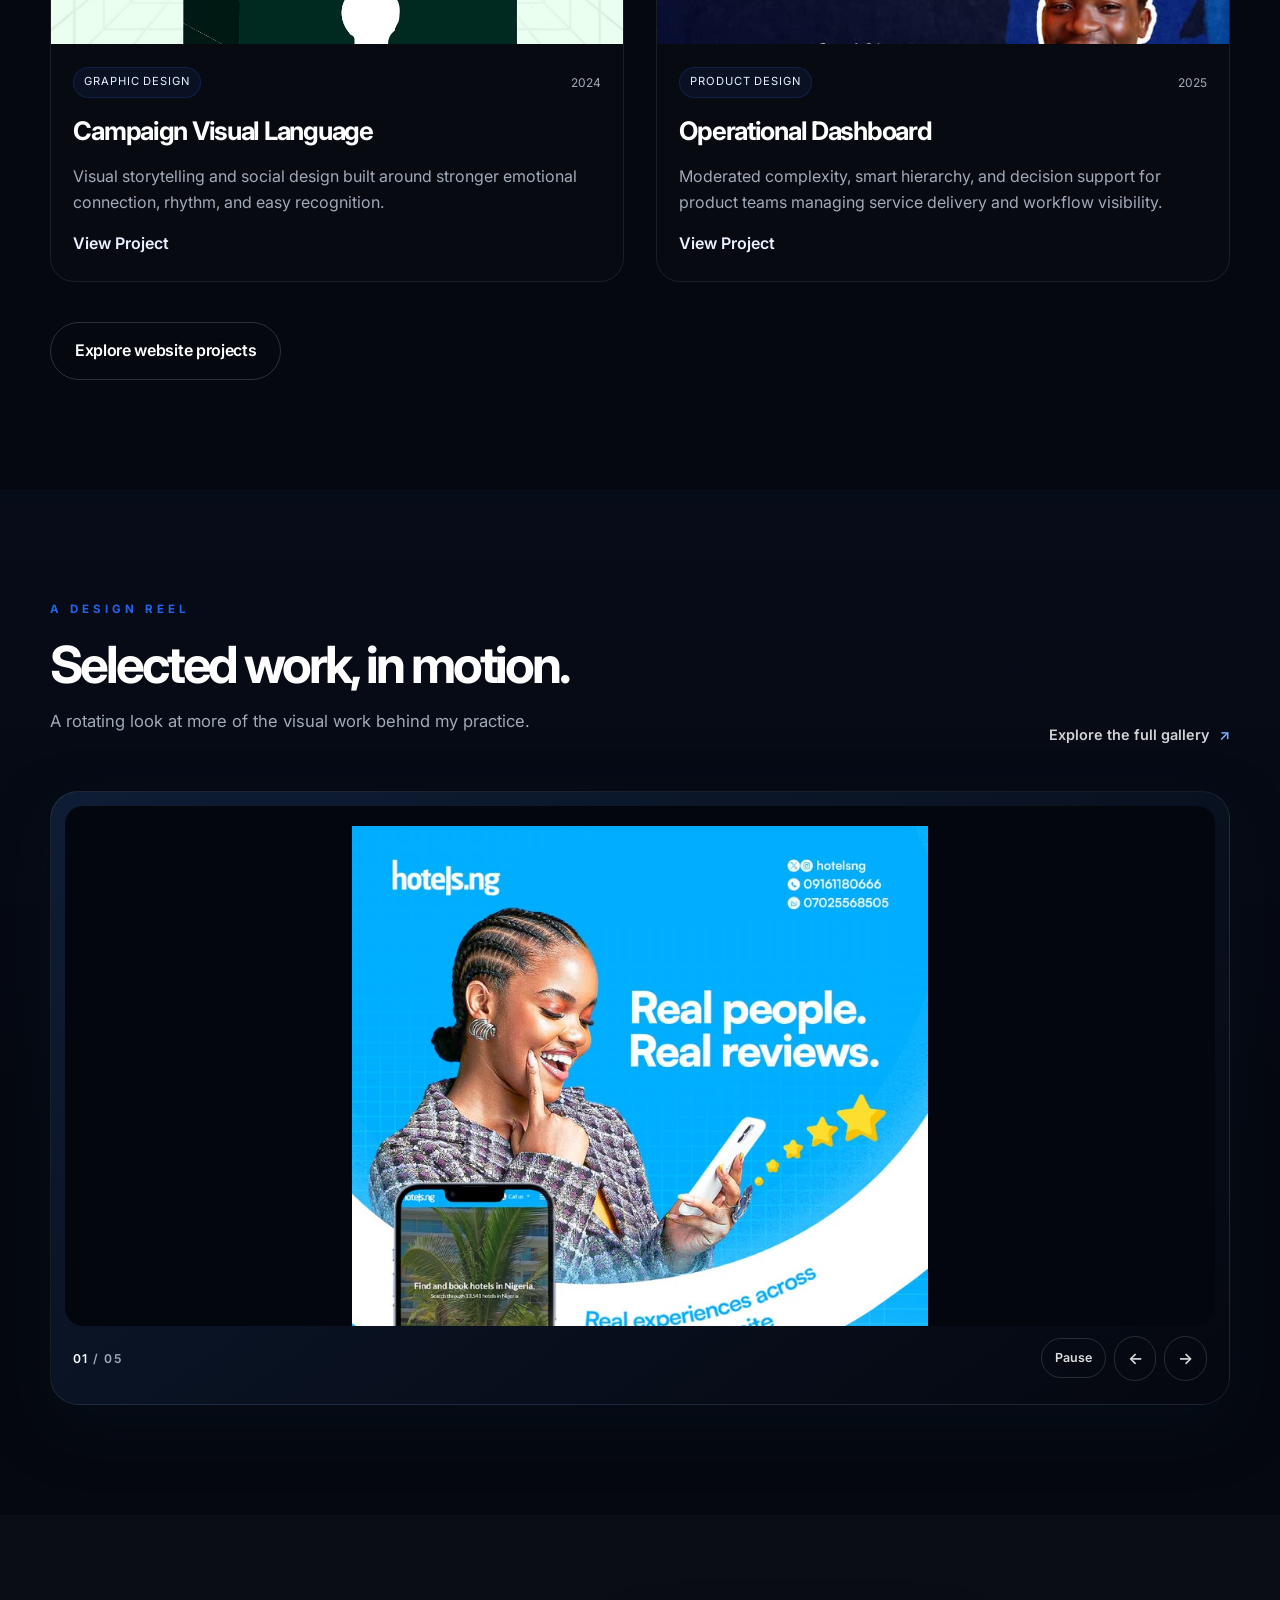
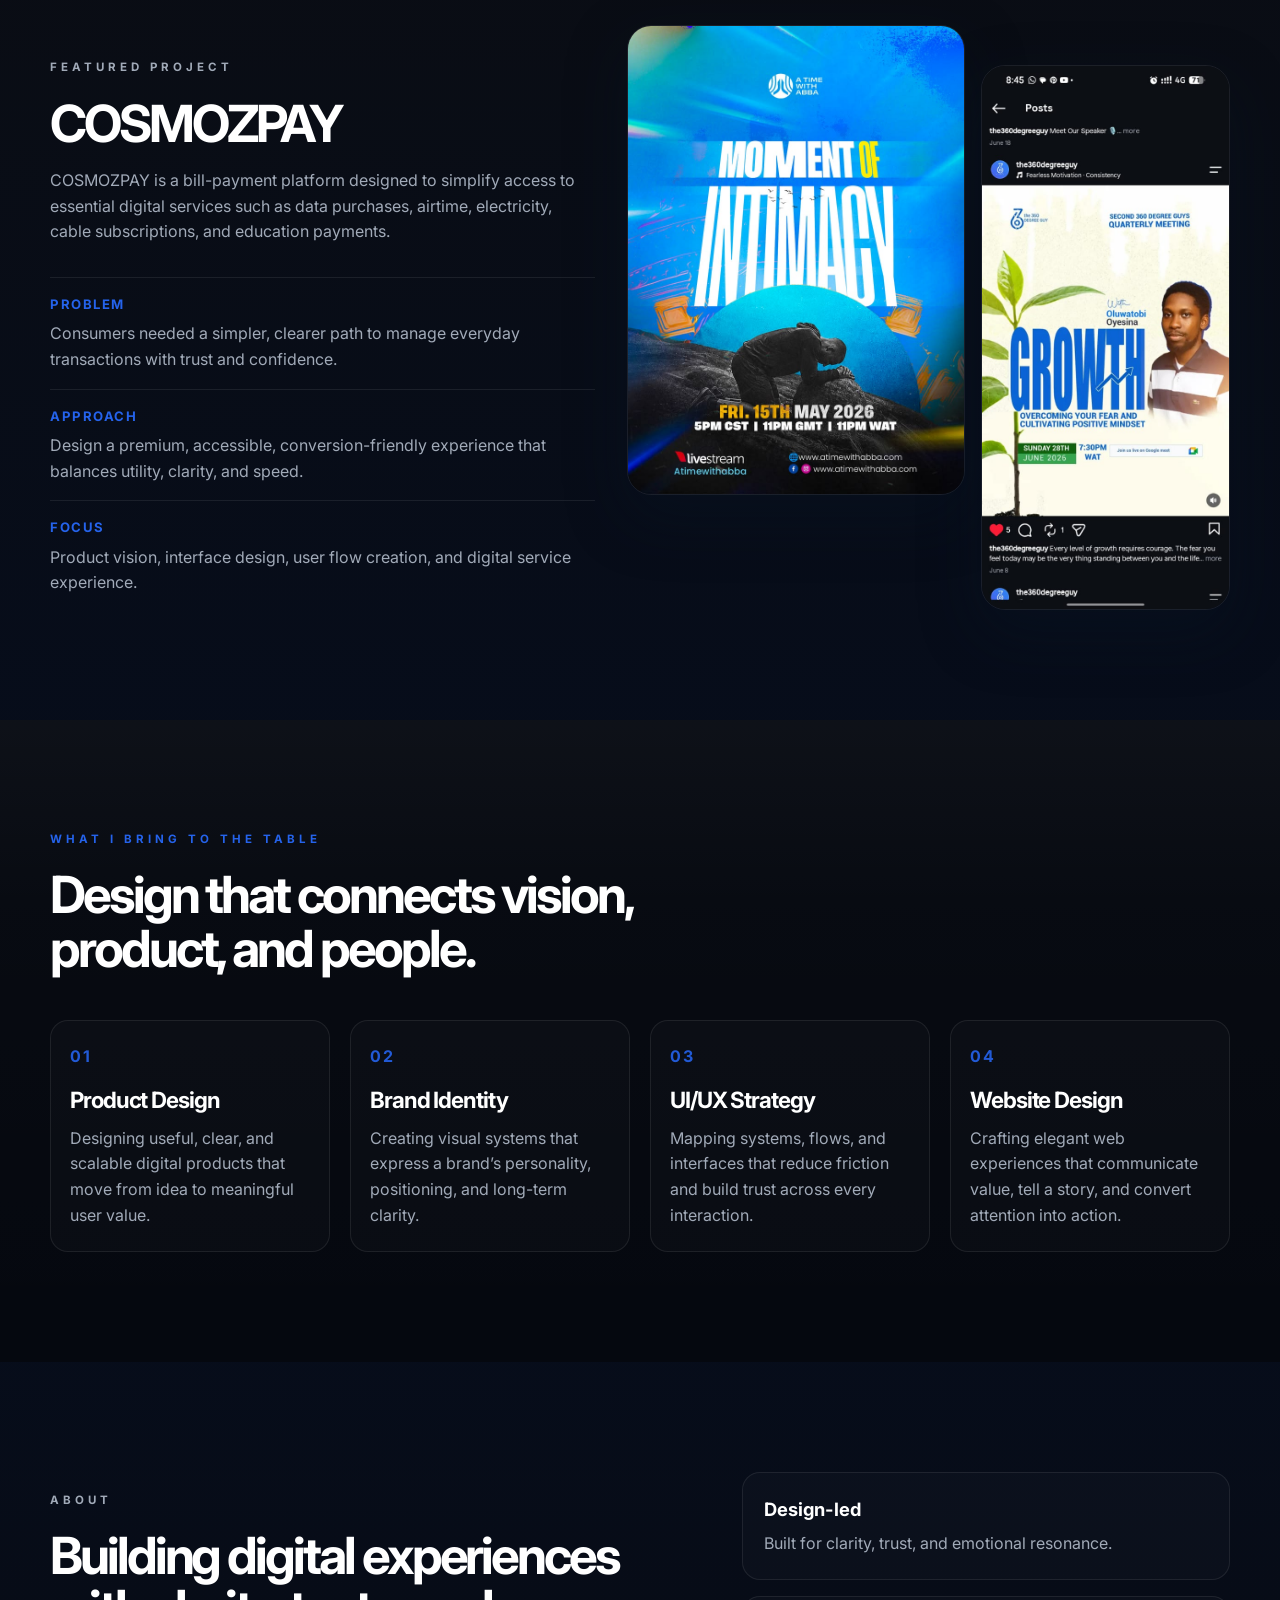
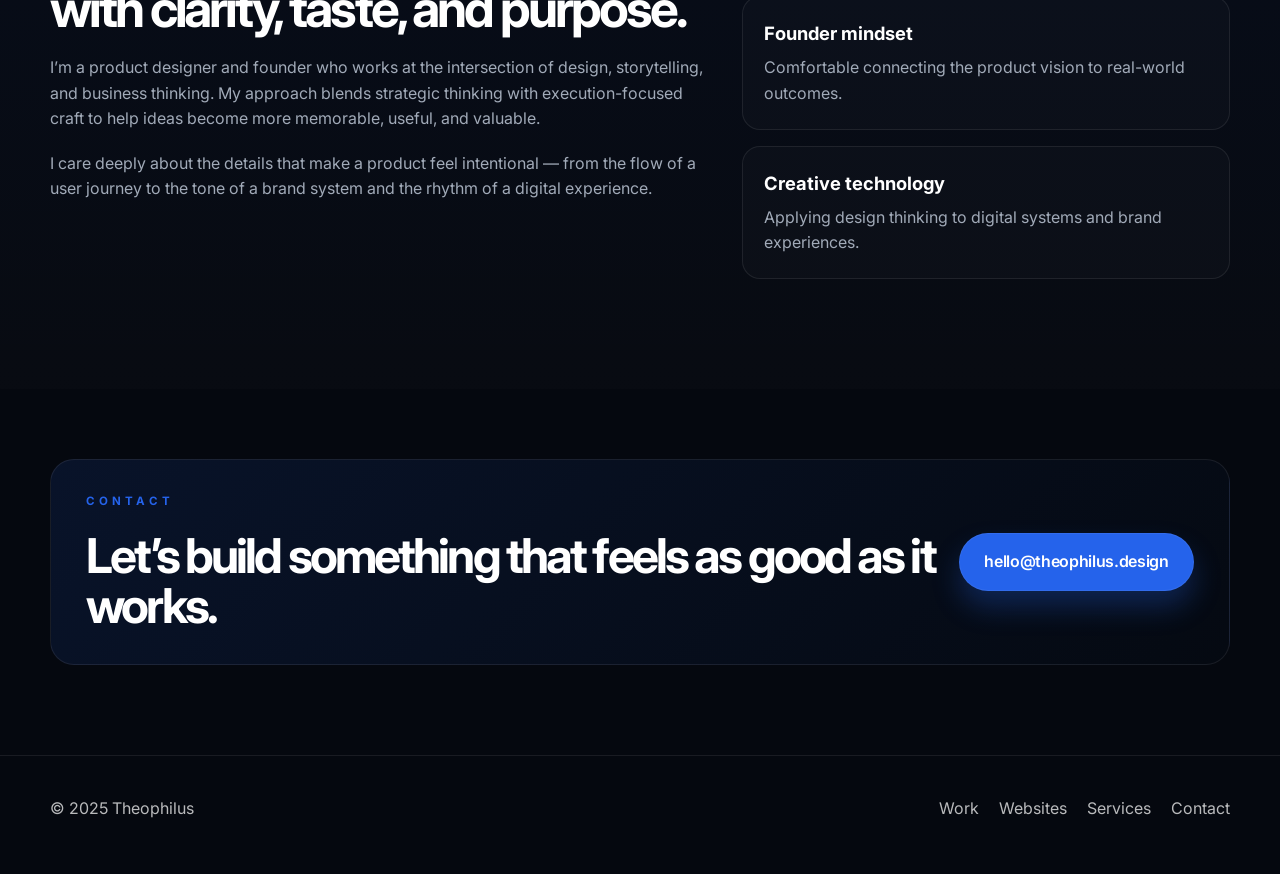
==== commit 8d8ff936: "updated website project page" ====
--- a/index.html
+++ b/index.html
@@ -30,6 +30,7 @@
         <nav class="site-nav" id="site-nav" aria-label="Main navigation">
           <a href="#home">Home</a>
           <a href="#work">Work</a>
+          <a href="website-projects.html">Websites</a>
           <a href="gallery.html">Gallery</a>
           <a href="#services">Services</a>
           <a href="#about">About</a>
@@ -187,6 +188,7 @@
               </div>
             </article>
           </div>
+          <a class="button button-secondary work-more-link" href="website-projects.html">Explore website projects</a>
         </div>
       </section>
 
@@ -343,6 +345,7 @@
         <p>© 2025 Theophilus</p>
         <div class="footer-links">
           <a href="#work">Work</a>
+          <a href="website-projects.html">Websites</a>
           <a href="#services">Services</a>
           <a href="#contact">Contact</a>
         </div>
--- a/styles.css
+++ b/styles.css
@@ -524,6 +524,234 @@
   font-weight: 600;
 }
 
+.work-more-link {
+  margin-top: 2.5rem;
+}
+
+.website-projects-page {
+  background: var(--bg);
+}
+
+.website-projects-hero {
+  padding: 100px 0 64px;
+  background:
+    radial-gradient(ellipse at 82% 10%, rgba(37, 99, 235, 0.18), transparent 38%),
+    var(--bg);
+}
+
+.website-projects-intro {
+  max-width: 900px;
+}
+
+.website-projects-intro h1 {
+  max-width: 860px;
+  margin: 0;
+  font-size: clamp(3rem, 7vw, 6rem);
+  font-weight: 800;
+  letter-spacing: -0.07em;
+  line-height: 0.98;
+}
+
+.website-projects-intro > p:not(.eyebrow) {
+  max-width: 680px;
+  margin: 1.5rem 0 0;
+  color: var(--muted);
+  font-size: 1.08rem;
+}
+
+.text-link {
+  display: inline-flex;
+  align-items: center;
+  gap: 0.6rem;
+  margin-top: 1.7rem;
+  color: #fff;
+  font-size: 0.92rem;
+  font-weight: 600;
+}
+
+.text-link span {
+  color: #80aaff;
+}
+
+.website-project-list {
+  padding-top: 25px;
+}
+
+.website-project-card {
+  display: grid;
+  grid-template-columns: minmax(0, 1.08fr) minmax(0, 0.92fr);
+  align-items: center;
+  gap: clamp(2rem, 5vw, 5rem);
+  padding: 3rem 0;
+  border-top: 1px solid var(--line);
+}
+
+.website-project-card-reverse .website-project-image {
+  order: 2;
+}
+
+.website-project-card-reverse .website-project-copy {
+  order: 1;
+}
+
+.website-project-image {
+  position: relative;
+  display: block;
+  overflow: hidden;
+  aspect-ratio: 1.75;
+  border: 1px solid rgba(255, 255, 255, 0.1);
+  border-radius: 22px;
+  background: #0b1627;
+  box-shadow: 0 24px 64px rgba(0, 0, 0, 0.3);
+}
+
+.website-project-image img {
+  display: block;
+  width: 100%;
+  height: 100%;
+  object-fit: cover;
+  object-position: top center;
+  transition: transform 0.55s cubic-bezier(0.2, 0.75, 0.25, 1);
+}
+
+.website-project-image:hover img,
+.website-project-image:focus-visible img {
+  transform: scale(1.035);
+}
+
+.image-external-mark {
+  position: absolute;
+  right: 14px;
+  bottom: 14px;
+  display: grid;
+  width: 40px;
+  height: 40px;
+  place-items: center;
+  border: 1px solid rgba(255, 255, 255, 0.18);
+  border-radius: 50%;
+  background: rgba(5, 8, 15, 0.75);
+  color: #fff;
+  font-size: 1.1rem;
+  backdrop-filter: blur(10px);
+}
+
+.website-project-copy {
+  padding: 0.75rem 0;
+}
+
+.website-project-kicker {
+  display: flex;
+  align-items: center;
+  gap: 0.8rem;
+  color: var(--muted);
+  font-size: 0.68rem;
+  font-weight: 600;
+  letter-spacing: 0.15em;
+  text-transform: uppercase;
+}
+
+.website-project-kicker span:first-child {
+  color: #80aaff;
+}
+
+.website-project-copy h2 {
+  margin: 1.1rem 0 0;
+  font-size: clamp(2.3rem, 4vw, 3.5rem);
+  font-weight: 750;
+  letter-spacing: -0.065em;
+  line-height: 1;
+}
+
+.website-project-summary {
+  margin: 1rem 0 0;
+  color: rgba(255, 255, 255, 0.78);
+  font-size: 1rem;
+}
+
+.website-project-detail {
+  margin-top: 1.5rem;
+  padding-top: 1.2rem;
+  border-top: 1px solid var(--line);
+}
+
+.website-project-detail h3 {
+  margin: 0;
+  font-size: 0.82rem;
+  font-weight: 700;
+  letter-spacing: 0.08em;
+  text-transform: uppercase;
+}
+
+.website-project-detail p {
+  margin: 0.55rem 0 0;
+  color: var(--muted);
+  font-size: 0.91rem;
+}
+
+.website-project-tags {
+  display: flex;
+  flex-wrap: wrap;
+  gap: 0.5rem;
+  margin-top: 1.2rem;
+}
+
+.website-project-tags span {
+  padding: 0.4rem 0.65rem;
+  border: 1px solid rgba(255, 255, 255, 0.1);
+  border-radius: 999px;
+  color: rgba(255, 255, 255, 0.74);
+  font-size: 0.68rem;
+}
+
+.project-live-link {
+  display: inline-flex;
+  align-items: center;
+  gap: 0.5rem;
+  margin-top: 1.35rem;
+  color: #9bbcff;
+  font-size: 0.88rem;
+  font-weight: 600;
+}
+
+.project-live-link:hover,
+.project-live-link:focus-visible {
+  color: #fff;
+}
+
+.website-project-cta {
+  padding: 30px 0 100px;
+}
+
+.website-cta-inner {
+  display: flex;
+  align-items: center;
+  justify-content: space-between;
+  gap: 2rem;
+  padding: clamp(1.5rem, 4vw, 3rem);
+  border: 1px solid var(--line);
+  border-radius: var(--radius);
+  background:
+    radial-gradient(ellipse at 85% 20%, rgba(37, 99, 235, 0.2), transparent 42%),
+    #091321;
+}
+
+.website-cta-inner .eyebrow {
+  margin-bottom: 0.8rem;
+}
+
+.website-cta-inner h2 {
+  max-width: 700px;
+  margin: 0;
+  font-size: clamp(1.8rem, 3.8vw, 3rem);
+  letter-spacing: -0.06em;
+  line-height: 1.05;
+}
+
+.website-cta-inner > .button {
+  flex: 0 0 auto;
+  white-space: nowrap;
+}
+
 .motion-work-section {
   background: linear-gradient(180deg, rgba(37, 99, 235, 0.045), transparent 65%);
 }
@@ -864,8 +1092,14 @@
 @media (max-width: 980px) {
   .feature-inner,
   .about-grid,
-  .services-grid {
+  .services-grid,
+  .website-project-card {
     grid-template-columns: 1fr;
+  }
+
+  .website-project-card-reverse .website-project-image,
+  .website-project-card-reverse .website-project-copy {
+    order: initial;
   }
 
   .work-grid {
@@ -879,6 +1113,10 @@
   .contact-box {
     flex-direction: column;
     align-items: flex-start;
+  }
+
+  .website-project-image {
+    aspect-ratio: 1.8;
   }
 
   .design-reel-viewport {
@@ -927,6 +1165,25 @@
     padding-top: 44px;
   }
 
+  .website-projects-hero {
+    padding: 70px 0 38px;
+  }
+
+  .website-project-card {
+    gap: 1.25rem;
+    padding: 2rem 0;
+  }
+
+  .website-project-image {
+    aspect-ratio: 1.35;
+    border-radius: 18px;
+  }
+
+  .website-cta-inner {
+    flex-direction: column;
+    align-items: flex-start;
+  }
+
   .motion-work-heading {
     flex-direction: column;
     align-items: flex-start;
@@ -963,3 +1220,29 @@
     transform: none;
   }
 }
+
+@media (max-width: 1200px) {
+  .nav-toggle {
+    display: flex;
+  }
+
+  .site-nav {
+    position: absolute;
+    top: calc(100% + 14px);
+    right: 24px;
+    left: 24px;
+    display: none;
+    flex-direction: column;
+    align-items: flex-start;
+    gap: 0.8rem;
+    padding: 1rem 1rem 1.2rem;
+    background: rgba(11, 22, 39, 0.96);
+    border: 1px solid var(--line);
+    border-radius: 20px;
+    box-shadow: var(--shadow);
+  }
+
+  .site-nav.open {
+    display: flex;
+  }
+}
